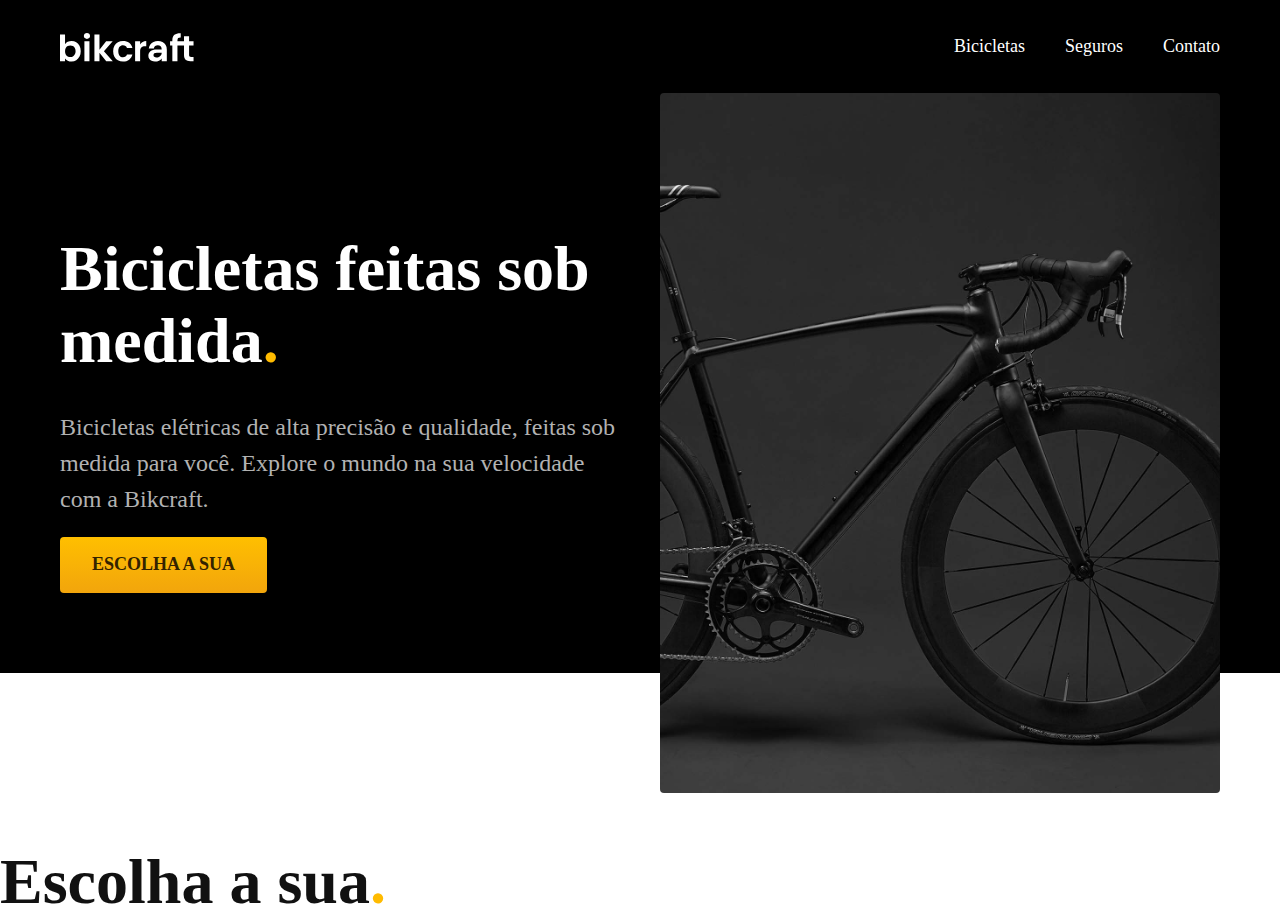
==== index.html @ 611ddbc0 "adição de variáveis com as respectivas cores. Utilização em de variáveis em quase todo o projeto" ====
<!DOCTYPE html>
<html lang="pt-AO">
  <head>
    <meta charset="UTF-8" />
    <meta name="viewport" content="width=device-width, initial-scale=1.0" />
    <title>Bikcraft - Bicicletas Elétricas</title>
    <meta
      name="description"
      content="Bicicletas elétricas de alta precisão e qualidade, feitas sob medida para você. Explore o mundo na sua velocidade com a Bikcraft."
    />
    <link rel="stylesheet" href="./css/style.css" />

    <!-- <link rel="preconnect" href="https://fonts.googleapis.com" />
    <link rel="preconnect" href="https://fonts.gstatic.com" crossorigin />
    <link
      href="https://fonts.googleapis.com/css2?family=Poppins:wght@400;600&family=Roboto:wght@400;500&display=swap"
      rel="stylesheet"
    /> -->
  </head>
  <body>
    <header class="header-bg">
      <div class="header">
        <a href="./">
          <img src="./img/bikcraft.svg" alt="Bikcraft" />
        </a>

        <nav aria-label="primaria">
          <ul class="header-menu cor-0">
            <li><a href=".bicicletas.html">Bicicletas</a></li>
            <li><a href=".seguros.html">Seguros</a></li>
            <li><a href=".contato.html">Contato</a></li>
          </ul>
        </nav>
      </div>
    </header>

    <main class="introducao-bg">
      <div class="introducao">
        <div class="introducao-conteudo">
          <h1 class="texto-grande cor-0">Bicicletas feitas sob medida<span class="cor-p1">.</span></h1>
          <p class="texto-medio cor-5">
            Bicicletas elétricas de alta precisão e qualidade, feitas sob medida
            para você. Explore o mundo na sua velocidade com a Bikcraft.
          </p>
          <a class="botao" href="./bicicletas.html">Escolha a sua</a>
        </div>
        <div>
          <img src="./img/fotos/introducao.jpg" alt="Bicicleta elétrica preta." />
        </div>
      </div>
    </main>

    <h2 class="texto-grande">Escolha a sua<span class="cor-p1">.</span></h2>
  </body>
</html>
---- css/style.css ----
@import "./global/global.css";
@import "./utilidades/tipografia.css";
@import "./utilidades/cores.css";

@import "./global/header.css";

/* Utilidades */
@import "./utilidades/componentes.css";

/* Home */
@import "./home/introducao.css";
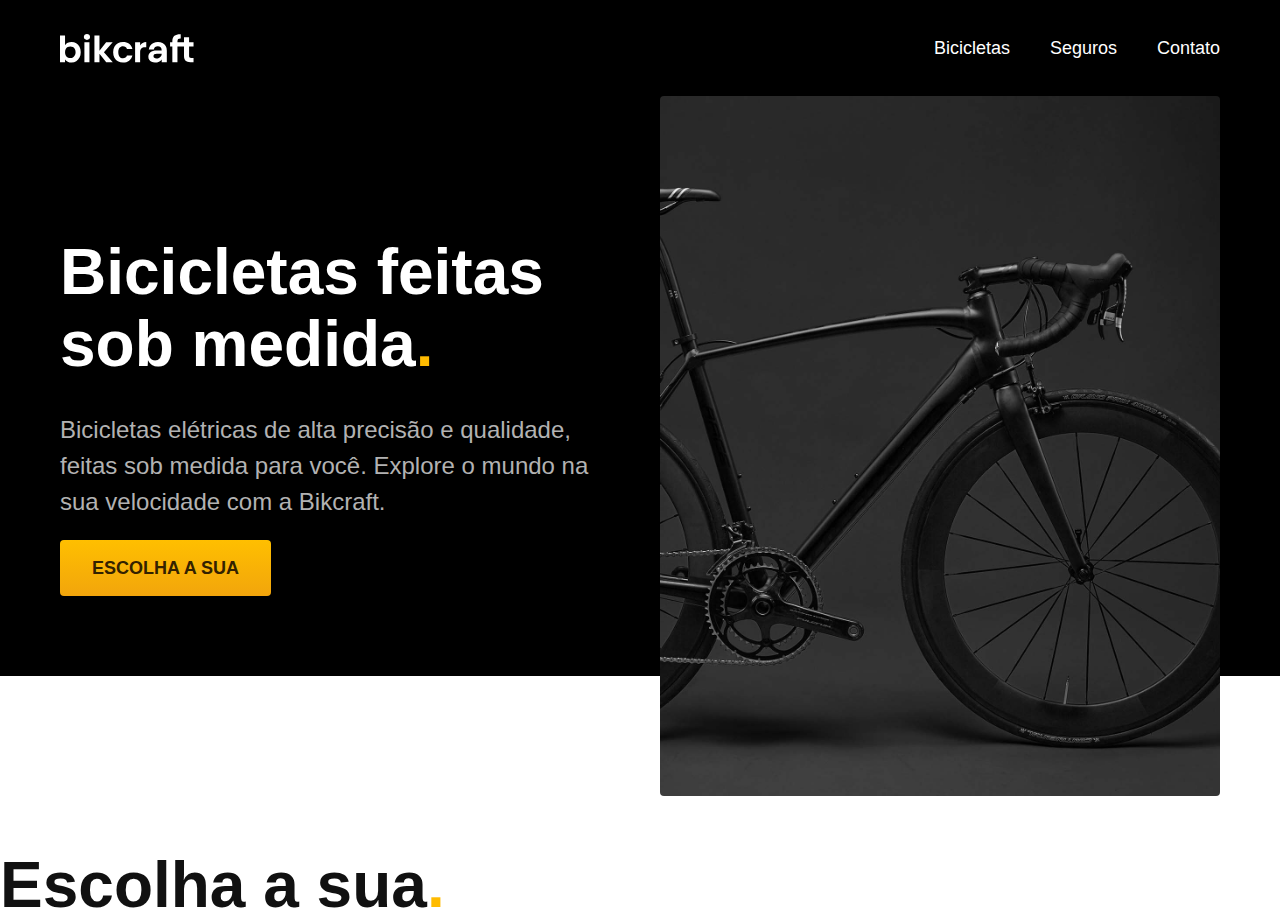
==== commit 72dacefe: "adicionado utilitários de tipografia e cor para todo o projeto" ====
--- a/index.html
+++ b/index.html
@@ -25,7 +25,7 @@
         </a>
 
         <nav aria-label="primaria">
-          <ul class="header-menu cor-0">
+          <ul class="header-menu font-1-m cor-0">
             <li><a href=".bicicletas.html">Bicicletas</a></li>
             <li><a href=".seguros.html">Seguros</a></li>
             <li><a href=".contato.html">Contato</a></li>
@@ -37,8 +37,8 @@
     <main class="introducao-bg">
       <div class="introducao">
         <div class="introducao-conteudo">
-          <h1 class="texto-grande cor-0">Bicicletas feitas sob medida<span class="cor-p1">.</span></h1>
-          <p class="texto-medio cor-5">
+          <h1 class="font-1-xxl cor-0">Bicicletas feitas sob medida<span class="cor-p1">.</span></h1>
+          <p class="font-2-l cor-5">
             Bicicletas elétricas de alta precisão e qualidade, feitas sob medida
             para você. Explore o mundo na sua velocidade com a Bikcraft.
           </p>
@@ -50,6 +50,6 @@
       </div>
     </main>
 
-    <h2 class="texto-grande">Escolha a sua<span class="cor-p1">.</span></h2>
+    <h2 class="font-1-xxl">Escolha a sua<span class="cor-p1">.</span></h2>
   </body>
 </html>
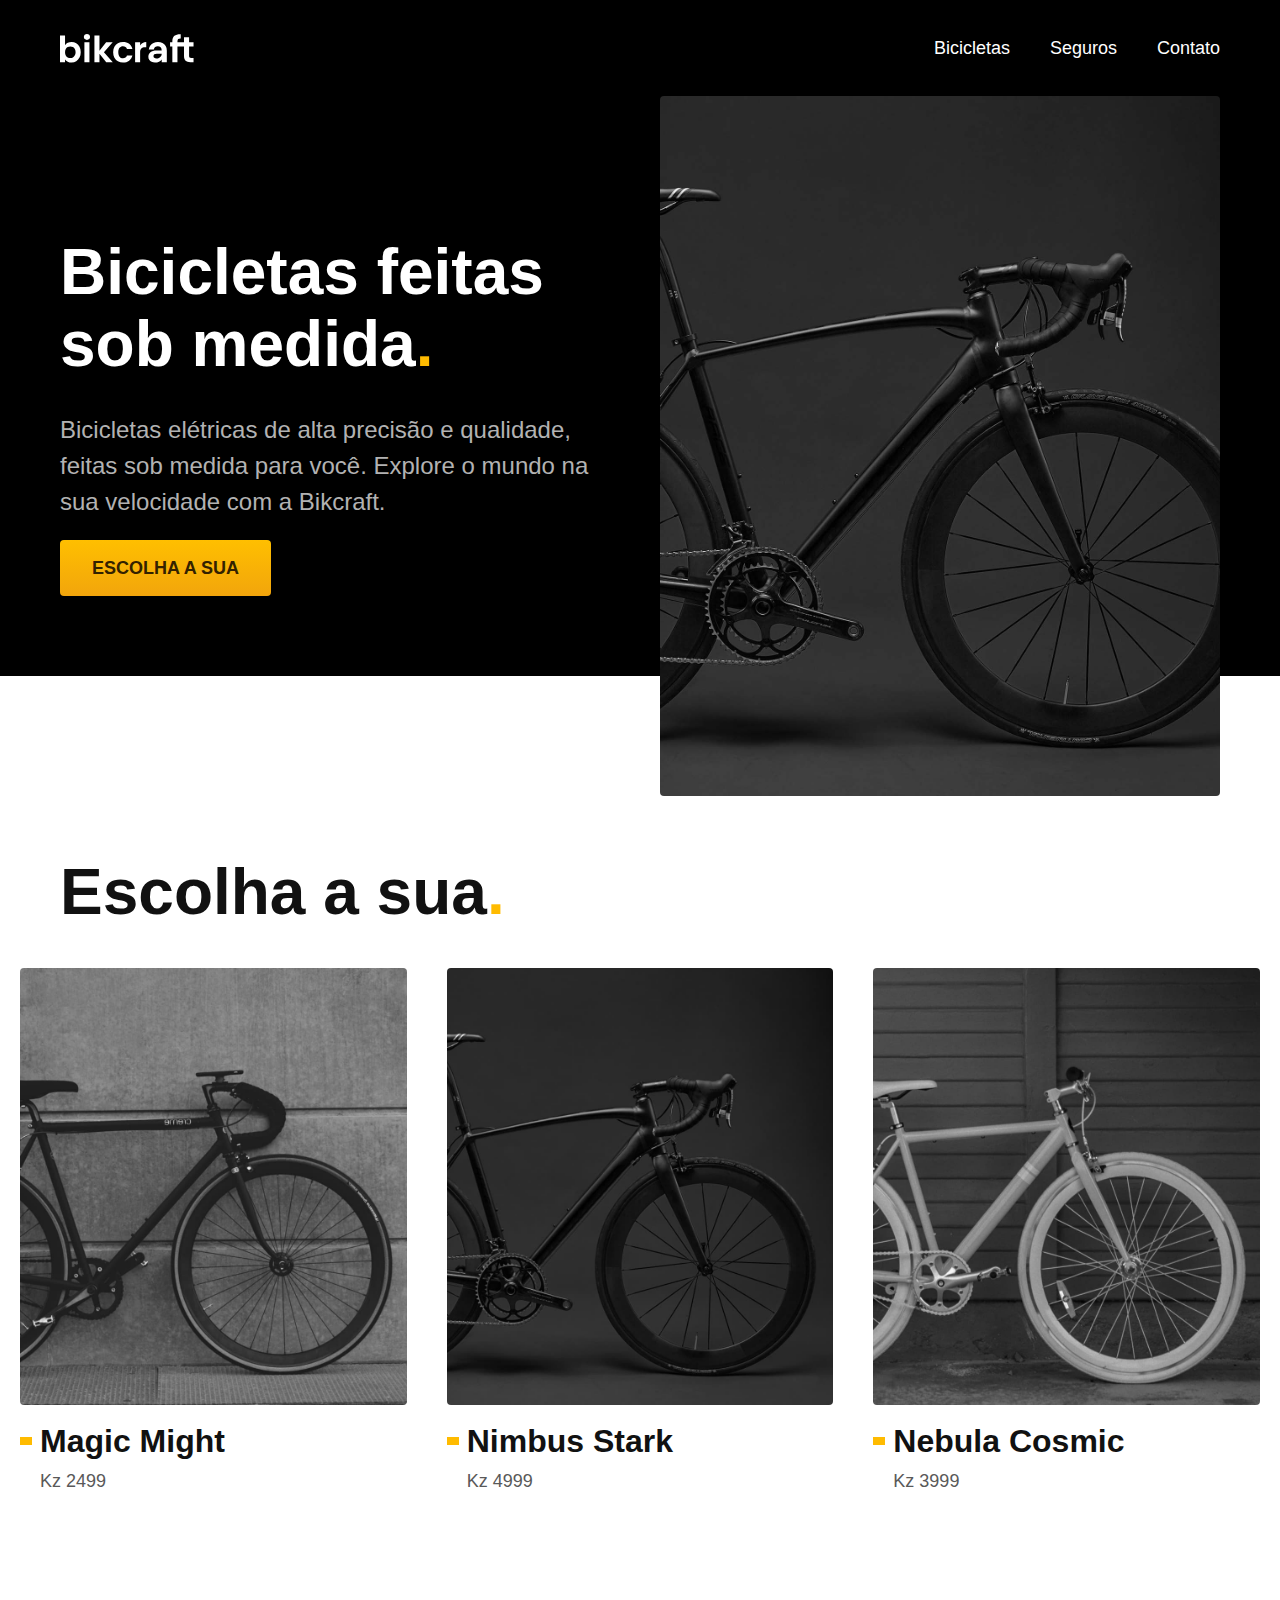
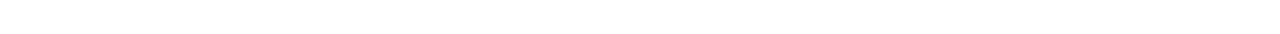
==== commit 1ef1f280: "Adição e estilização da área de bicicletas. Criação do componente Container" ====
--- a/index.html
+++ b/index.html
@@ -19,7 +19,7 @@
   </head>
   <body>
     <header class="header-bg">
-      <div class="header">
+      <div class="container header">
         <a href="./">
           <img src="./img/bikcraft.svg" alt="Bikcraft" />
         </a>
@@ -35,7 +35,7 @@
     </header>
 
     <main class="introducao-bg">
-      <div class="introducao">
+      <div class="container introducao">
         <div class="introducao-conteudo">
           <h1 class="font-1-xxl cor-0">Bicicletas feitas sob medida<span class="cor-p1">.</span></h1>
           <p class="font-2-l cor-5">
@@ -50,6 +50,32 @@
       </div>
     </main>
 
-    <h2 class="font-1-xxl">Escolha a sua<span class="cor-p1">.</span></h2>
+    <article class="bicicletas-lista">
+      <h2 class="container font-1-xxl">Escolha a sua<span class="cor-p1">.</span></h2>
+
+      <ul>
+        <li>
+          <a href="./bicicletas/magic.html">
+            <img src="./img/bicicletas/magic-home.jpg" alt="Bicicleta preta">
+            <h3 class="font-1-xl">Magic Might</h3>
+            <span class="font-2-m cor-8">Kz 2499</span>
+          </a>
+        </li>
+        <li>
+          <a href="./bicicletas/magic.html">
+            <img src="./img/bicicletas/nimbus-home.jpg" alt="Bicicleta preta">
+            <h3 class="font-1-xl">Nimbus Stark</h3>
+            <span class="font-2-m cor-8">Kz 4999</span>
+          </a>
+        </li>
+        <li>
+          <a href="./bicicletas/magic.html">
+            <img src="./img/bicicletas/nebula-home.jpg" alt="Bicicleta cinza">
+            <h3 class="font-1-xl">Nebula Cosmic</h3>
+            <span class="font-2-m cor-8">Kz 3999</span>
+          </a>
+        </li>
+      </ul>
+    </article>
   </body>
 </html>
--- a/css/style.css
+++ b/css/style.css
@@ -9,3 +9,6 @@
 
 /* Home */
 @import "./home/introducao.css";
+
+/* Bicicletas */
+@import "./bicicletas/bicicletas-lista.css";
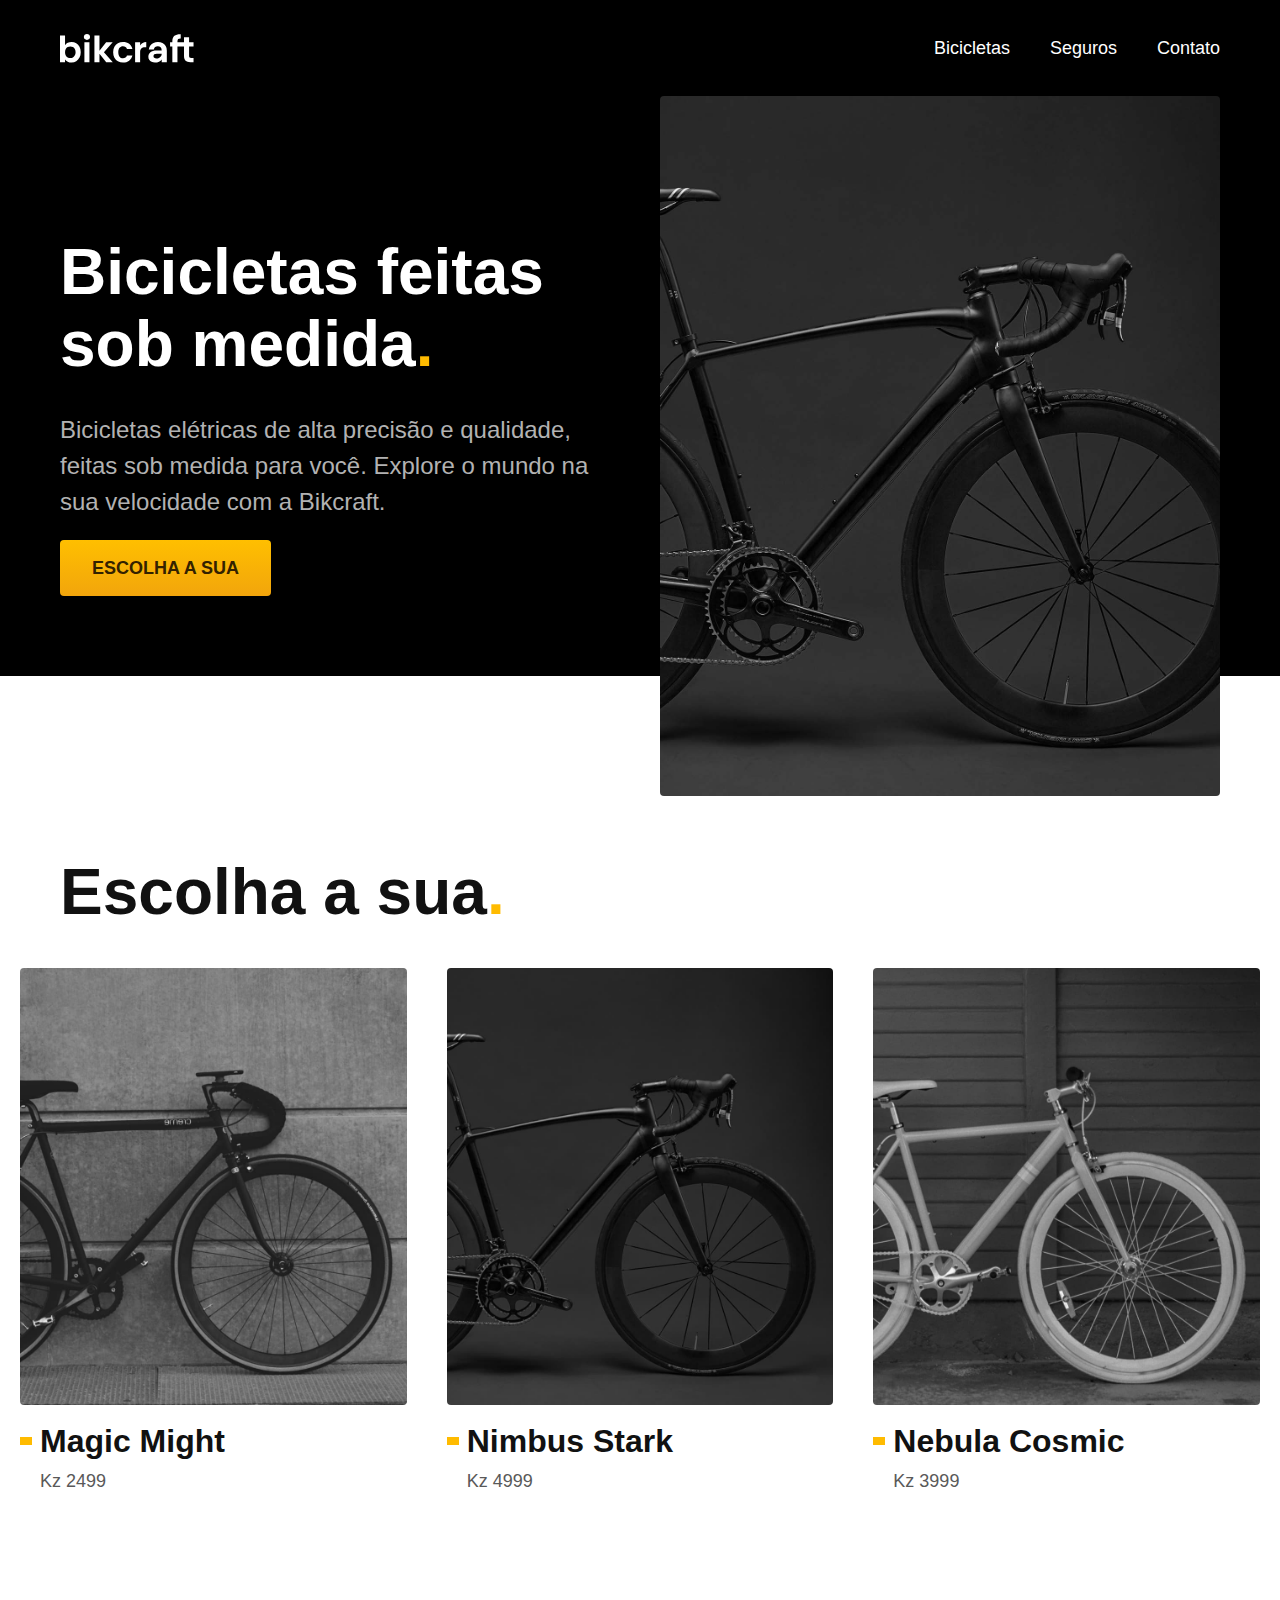
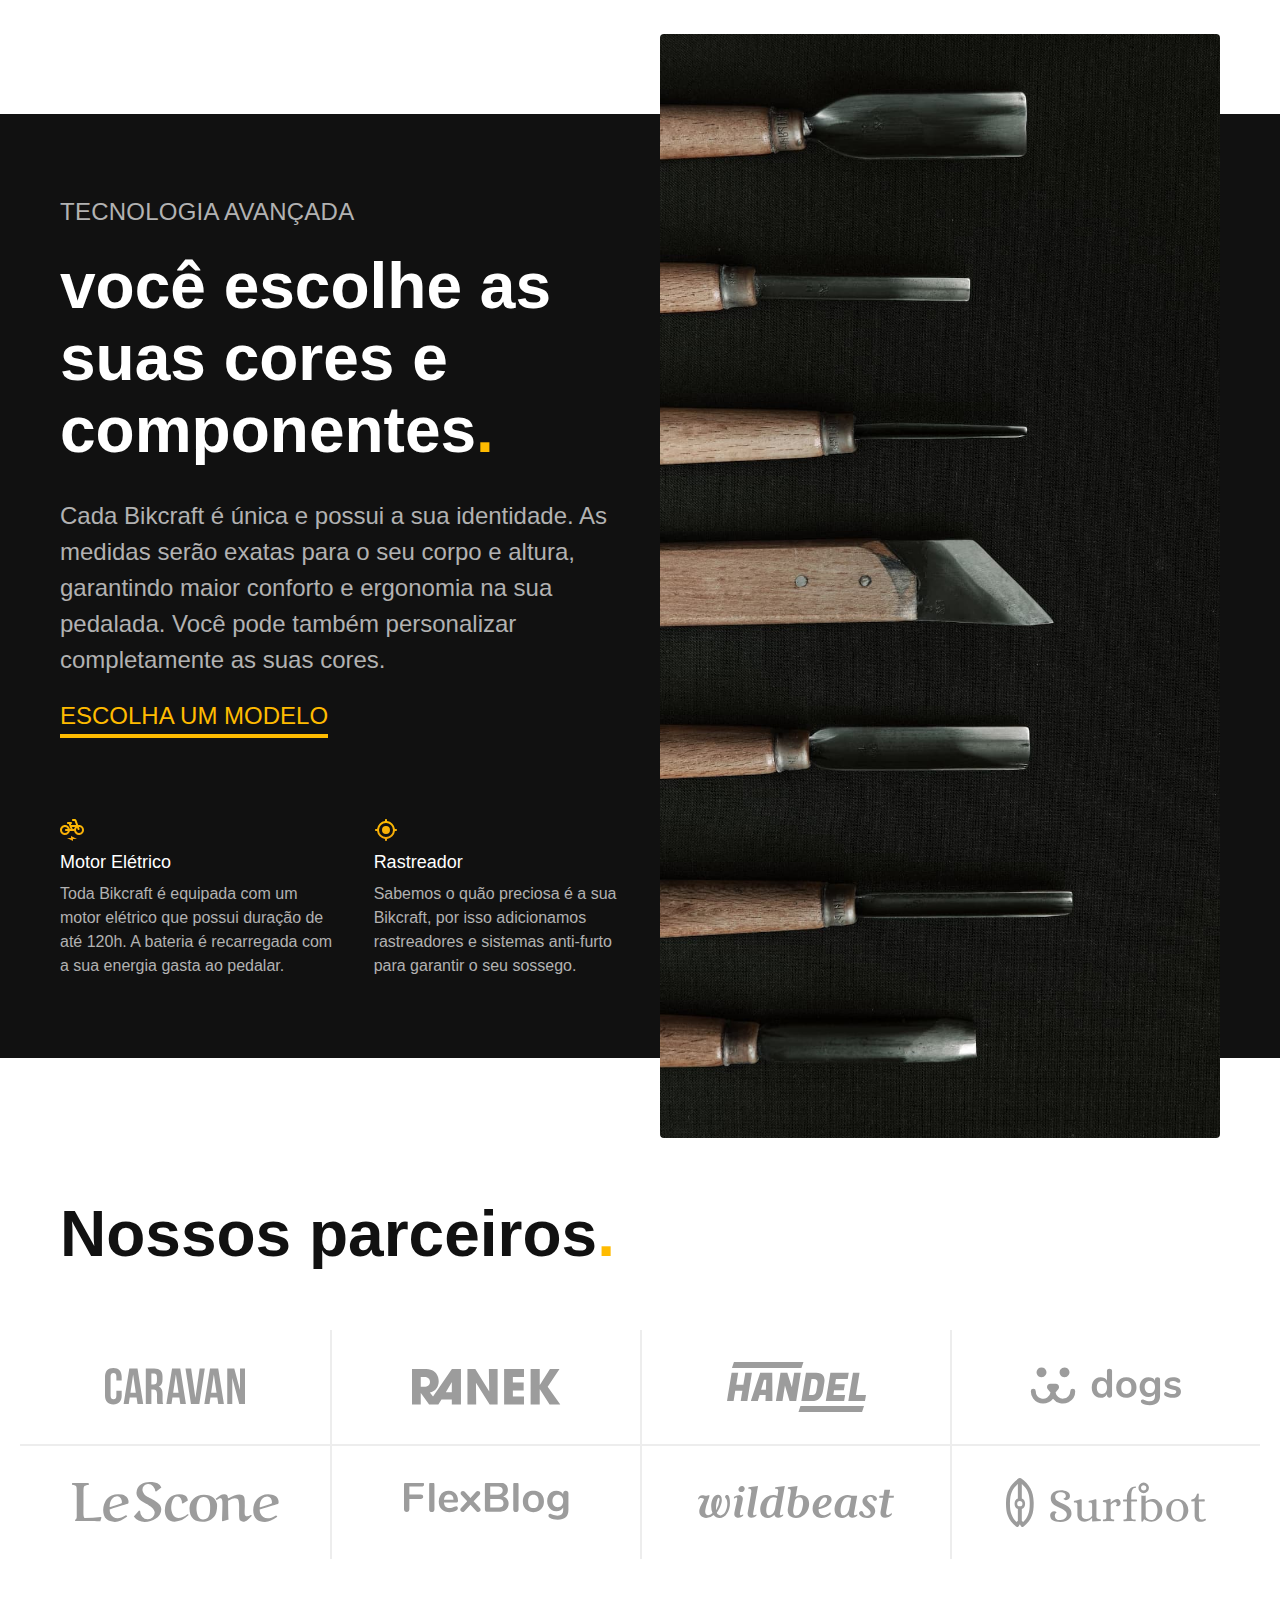
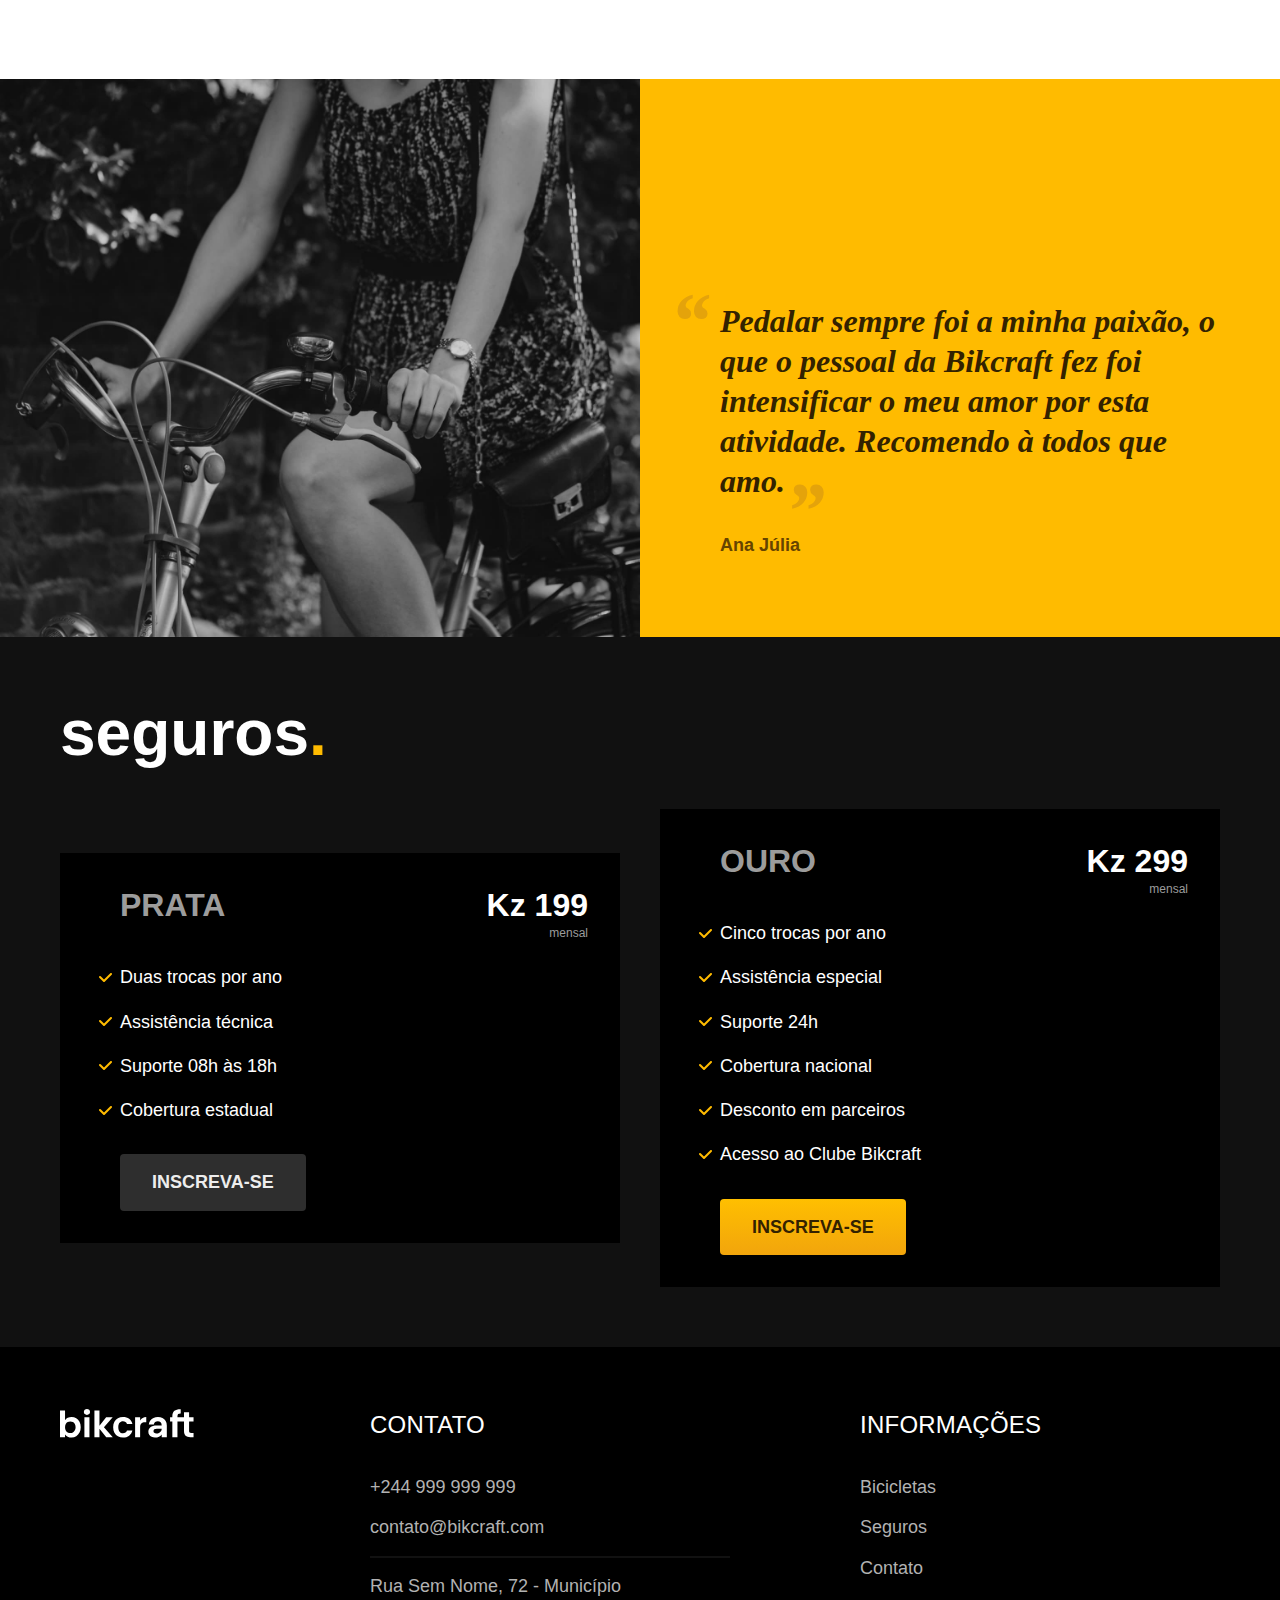
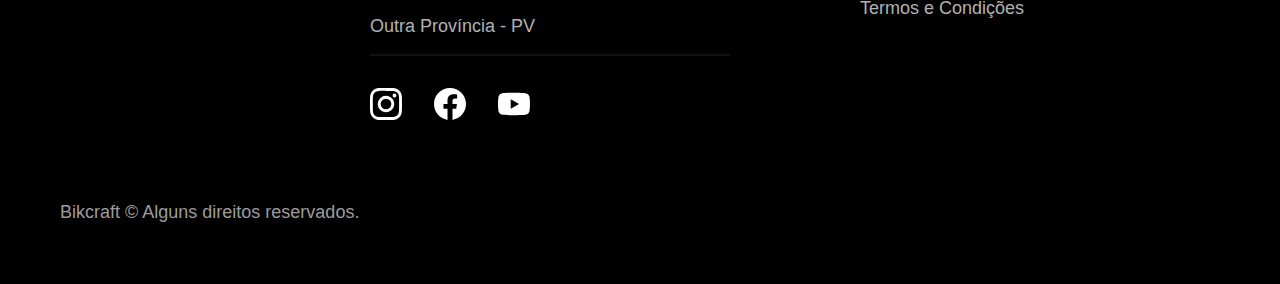
==== commit c6ac26a4: "Adição e estilização da área de tecnologias, parceiros, depoimento, seguros, footer que finalizaram " ====
--- a/index.html
+++ b/index.html
@@ -10,12 +10,9 @@
     />
     <link rel="stylesheet" href="./css/style.css" />
 
-    <!-- <link rel="preconnect" href="https://fonts.googleapis.com" />
-    <link rel="preconnect" href="https://fonts.gstatic.com" crossorigin />
-    <link
-      href="https://fonts.googleapis.com/css2?family=Poppins:wght@400;600&family=Roboto:wght@400;500&display=swap"
-      rel="stylesheet"
-    /> -->
+    <!-- <link rel="preconnect" href="https://fonts.googleapis.com">
+    <link rel="preconnect" href="https://fonts.gstatic.com" crossorigin>
+    <link href="https://fonts.googleapis.com/css2?family=Merriweather:ital,wght@1,900&family=Poppins:wght@400;600&family=Roboto:wght@400;500&display=swap" rel="stylesheet"> -->
   </head>
   <body>
     <header class="header-bg">
@@ -51,7 +48,7 @@
     </main>
 
     <article class="bicicletas-lista">
-      <h2 class="container font-1-xxl">Escolha a sua<span class="cor-p1">.</span></h2>
+      <h2 class="font-1-xxl container">Escolha a sua<span class="cor-p1">.</span></h2>
 
       <ul>
         <li>
@@ -77,5 +74,125 @@
         </li>
       </ul>
     </article>
+
+    <article class="tecnologia-bg">
+      <div class="tecnologia container">
+        <div class="tecnologia-conteudo">
+          <span class="font-2-l-b cor-5">Tecnologia Avançada</span>
+          <h2 class="font-1-xxl cor-0">você escolhe as suas cores e componentes<span class="cor-p1">.</span></h2>
+          <p class="font-2-l cor-5">Cada Bikcraft é única e possui a sua identidade. As medidas serão exatas para o seu corpo e altura, garantindo maior conforto e ergonomia na sua pedalada. Você pode também personalizar completamente as suas cores.</p>
+          <a class="link" href="./bicicletas.html">Escolha um modelo</a>
+          <div class="tecnologia-vantagens">
+            <div>
+              <img src="./img/icones/eletrica.svg" alt="">
+              <h3 class="font-1-m cor-0">Motor Elétrico</h3>
+              <p class="font-2-s cor-5">Toda Bikcraft é equipada com um motor elétrico que possui duração de até 120h. A bateria é recarregada com a sua energia gasta ao pedalar.</p>
+            </div>
+            <div>
+              <img src="./img/icones/rastreador.svg" alt="">
+              <h3 class="font-1-m cor-0">Rastreador</h3>
+              <p class="font-2-s cor-5">Sabemos o quão preciosa é a sua Bikcraft, por isso adicionamos rastreadores e sistemas anti-furto para garantir o seu sossego.</p>
+            </div>
+          </div>
+        </div>
+        <div class="tecnologia-imagem">
+          <img src="./img/fotos/tecnologia.jpg" alt="">
+        </div>
+      </div>
+    </article>
+
+    <section class="parceiros" aria-label="Nossos Parceiros">
+      <h2 class="container font-1-xxl">Nossos parceiros<span class="cor-p1">.</span></h2>
+      <ul>
+        <li><img src="./img/parceiros/caravan.svg" alt="caravan"></li>
+        <li><img src="./img/parceiros/ranek.svg" alt="ranek.svg"></li>
+        <li><img src="./img/parceiros/handel.svg" alt="handel"></li>
+        <li><img src="./img/parceiros/dogs.svg" alt="dogs"></li>
+        <li><img src="./img/parceiros/lescone.svg" alt="lescone"></li>
+        <li><img src="./img/parceiros/flexblog.svg" alt="flexblog"></li>
+        <li><img src="./img/parceiros/wildbeast.svg" alt="wildbeast"></li>
+        <li><img src="./img/parceiros/surfbot.svg" alt="surfbot"></li>
+      </ul>
+    </section>
+
+    <section class="depoimento" aria-label="Depoimento">
+      <div>
+        <img src="./img/fotos/depoimento.jpg" alt="Pessoa a pedalar uma bicicleta Bikcraft">
+      </div>
+      <div class="depoimento-conteudo">
+        <blockquote class="font-1-xl cor-p5">
+          <p>Pedalar sempre foi a minha paixão, o que o pessoal da Bikcraft fez foi intensificar o meu amor por esta atividade. Recomendo à todos que amo.</p>
+        </blockquote>
+        <span class="font-1-m-b cor-p4">Ana Júlia</span>
+      </div>
+    </section>
+
+    <article class="seguros-bg">
+      <div class="seguros container">
+        <h2 class="font-1-xxl cor-0">seguros<span class="cor-p1">.</span></h2>
+        <div class="seguros-item">
+          <h3 class="font-1-xl cor-6">PRATA</h3>
+          <span class="font-1-xl cor-0">Kz 199 <span class="font-1-xs cor-6">mensal</span></span>
+          <ul class="font-2-m cor-0">
+            <li>Duas trocas por ano</li>
+            <li>Assistência técnica</li>
+            <li>Suporte 08h às 18h</li>
+            <li>Cobertura estadual</li>
+          </ul>
+          <a href="./orcamento.html" class="botao secundario">Inscreva-se</a>
+        </div>
+        <div class="seguros-item">
+          <h3 class="font-1-xl cor-6">OURO</h3>
+          <span class="font-1-xl cor-0">Kz 299 <span class="font-1-xs cor-6">mensal</span></span>
+          <ul class="font-2-m cor-0">
+            <li>Cinco trocas por ano</li>
+            <li>Assistência especial</li>
+            <li>Suporte 24h</li>
+            <li>Cobertura nacional</li>
+            <li>Desconto em parceiros</li>
+            <li>Acesso ao Clube Bikcraft</li>
+          </ul>
+          <a href="./orcamento.html" class="botao">Inscreva-se</a>
+        </div>
+      </div>
+    </article>
+
+    <footer class="footer-bg">
+      <div class="footer container">
+        <img src="./img/bikcraft.svg" alt="Bikcraft">
+        <div class="footer-contato">
+          <h3 class="font-2-l-b cor-0">Contato</h3>
+          <ul class="font-2-m cor-5">
+            <li><a href="tel:+244999999999">+244 999 999 999</a></li>
+            <li><a href="mailto:contato@bikcraft.com">contato@bikcraft.com</a></li>
+            <li>Rua Sem Nome, 72 - Município</li>
+            <li>Outra Província - PV</li>
+          </ul>
+          <div class="footer-redes">
+            <a href="./">
+              <img src="./img/redes/instagram.svg" alt="Instagram">
+            </a>
+            <a href="./">
+              <img src="./img/redes/facebook.svg" alt="Facebook">
+            </a>
+            <a href="./">
+              <img src="./img/redes/youtube.svg" alt="YouTube">
+            </a>
+          </div>
+        </div>
+        <div class="footer-informacoes">
+          <h3 class="font-2-l-b cor-0">Informações</h3>
+          <nav>
+            <ul class="font-1-m cor-5">
+              <li><a href=".bicicletas.html">Bicicletas</a></li>
+              <li><a href=".seguros.html">Seguros</a></li>
+              <li><a href=".contato.html">Contato</a></li>
+              <li><a href=".termos.html">Termos e Condições</a></li>
+            </ul>
+          </nav>
+        </div>
+        <p class="footer-copy font-2-m cor-6">Bikcraft © Alguns direitos reservados.</p>
+      </div>
+    </footer>
   </body>
 </html>
--- a/css/style.css
+++ b/css/style.css
@@ -3,12 +3,20 @@
 @import "./utilidades/cores.css";
 
 @import "./global/header.css";
+@import "./global/footer.css";
 
 /* Utilidades */
 @import "./utilidades/componentes.css";
 
 /* Home */
 @import "./home/introducao.css";
+@import "./home/tecnologia.css";
+@import "./home/parceiros.css";
+@import "./home/depoimento.css";
 
 /* Bicicletas */
 @import "./bicicletas/bicicletas-lista.css";
+
+/* Seguros */
+@import "./seguros/seguros.css";
+
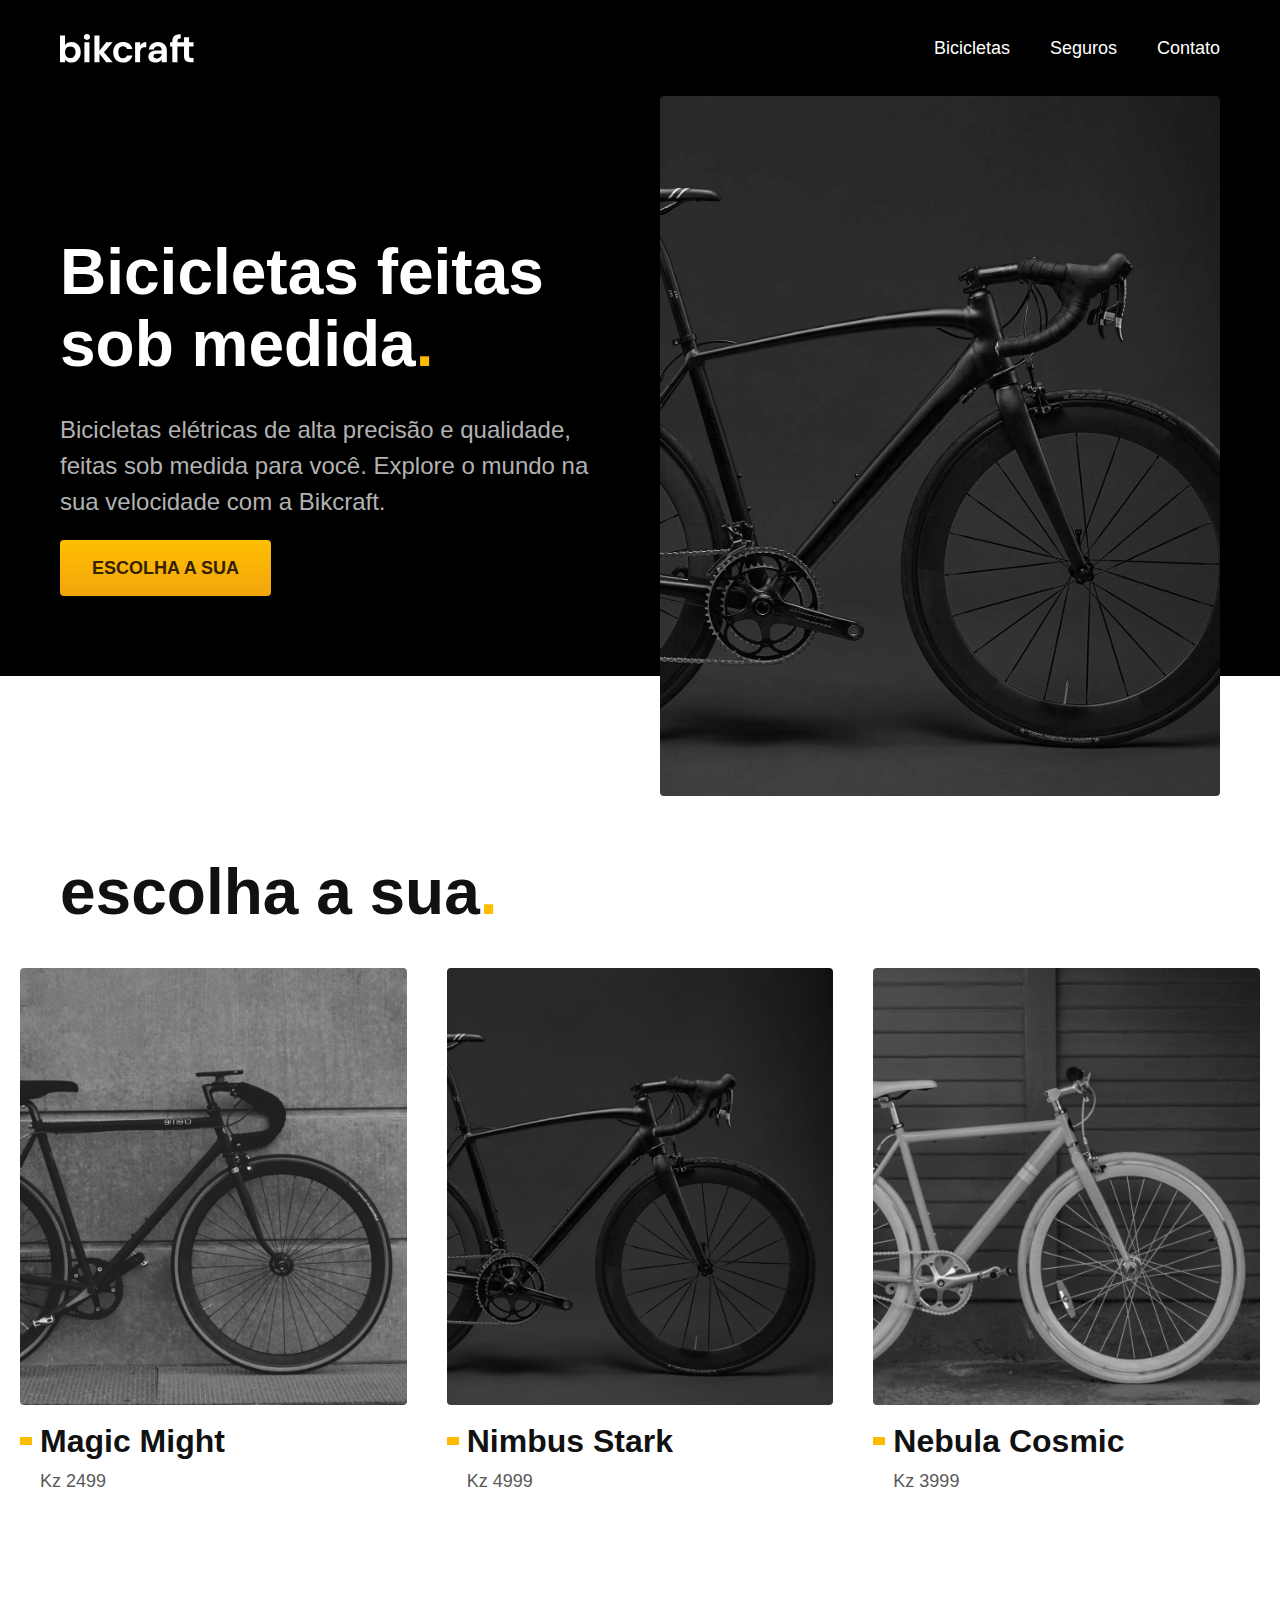
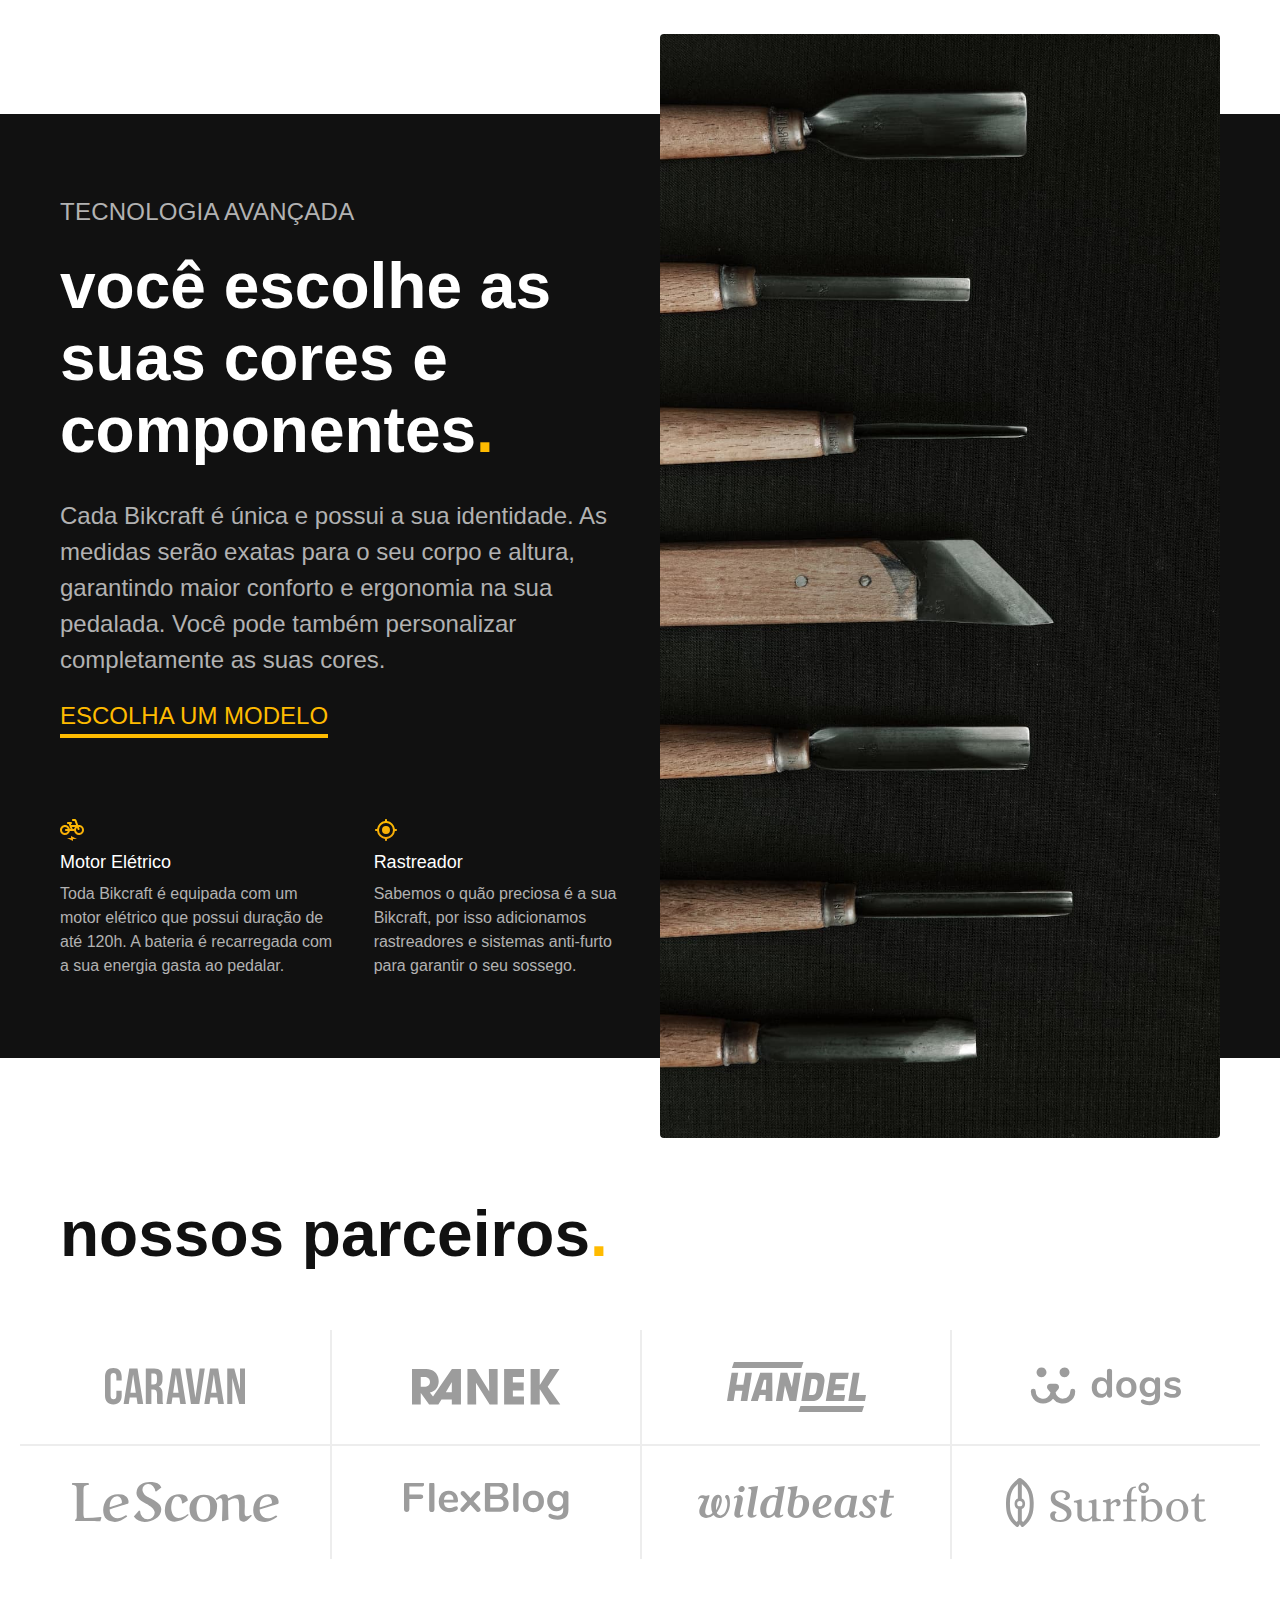
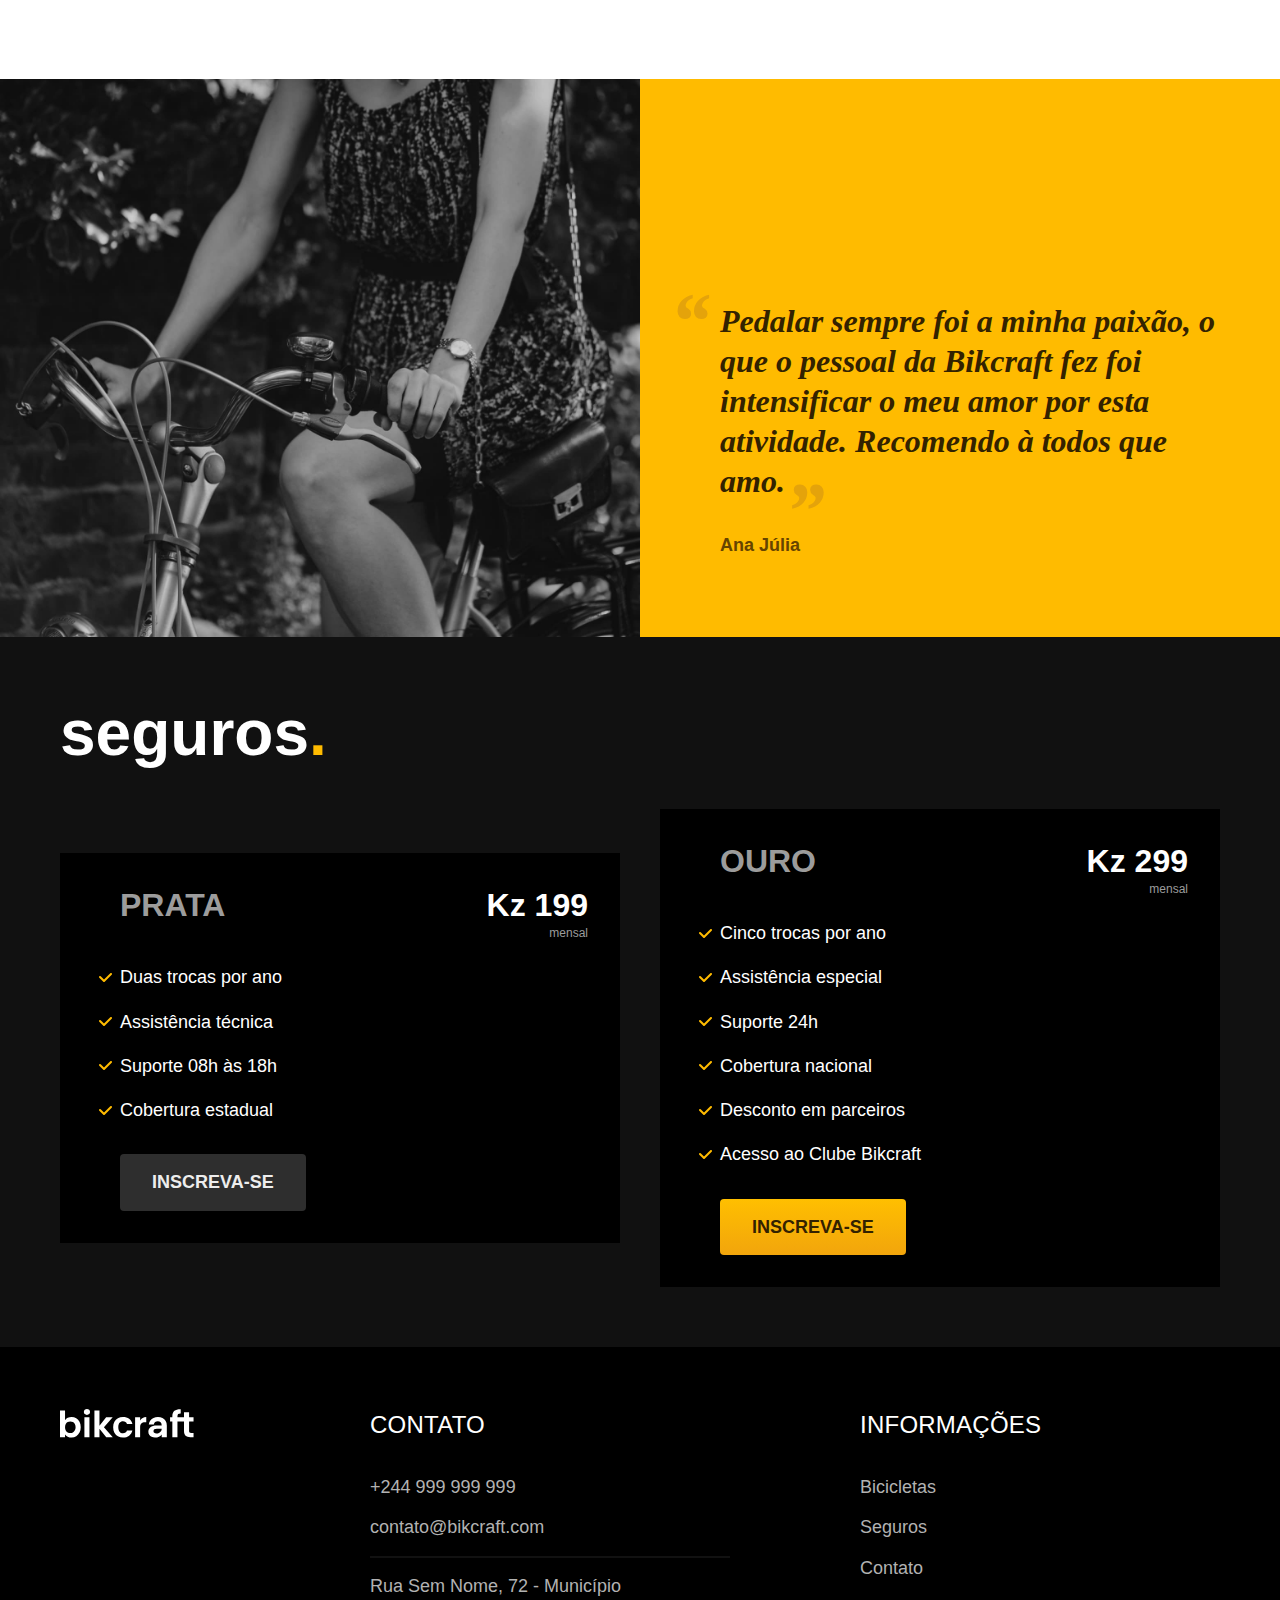
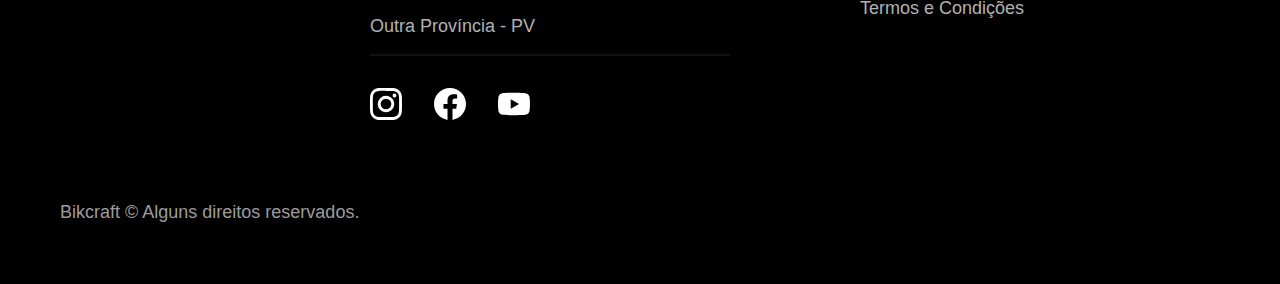
==== commit 180d0c8e: "Adicionado, estilizado os termos e condições." ====
--- a/index.html
+++ b/index.html
@@ -48,7 +48,7 @@
     </main>
 
     <article class="bicicletas-lista">
-      <h2 class="font-1-xxl container">Escolha a sua<span class="cor-p1">.</span></h2>
+      <h2 class="font-1-xxl container">escolha a sua<span class="cor-p1">.</span></h2>
 
       <ul>
         <li>
@@ -102,7 +102,7 @@
     </article>
 
     <section class="parceiros" aria-label="Nossos Parceiros">
-      <h2 class="container font-1-xxl">Nossos parceiros<span class="cor-p1">.</span></h2>
+      <h2 class="container font-1-xxl">nossos parceiros<span class="cor-p1">.</span></h2>
       <ul>
         <li><img src="./img/parceiros/caravan.svg" alt="caravan"></li>
         <li><img src="./img/parceiros/ranek.svg" alt="ranek.svg"></li>
@@ -184,10 +184,10 @@
           <h3 class="font-2-l-b cor-0">Informações</h3>
           <nav>
             <ul class="font-1-m cor-5">
-              <li><a href=".bicicletas.html">Bicicletas</a></li>
-              <li><a href=".seguros.html">Seguros</a></li>
-              <li><a href=".contato.html">Contato</a></li>
-              <li><a href=".termos.html">Termos e Condições</a></li>
+              <li><a href="./bicicletas.html">Bicicletas</a></li>
+              <li><a href="./seguros.html">Seguros</a></li>
+              <li><a href="./contato.html">Contato</a></li>
+              <li><a href="./termos.html">Termos e Condições</a></li>
             </ul>
           </nav>
         </div>
--- a/css/style.css
+++ b/css/style.css
@@ -20,3 +20,5 @@
 /* Seguros */
 @import "./seguros/seguros.css";
 
+/* Termos */
+@import "./termos/termos.css";
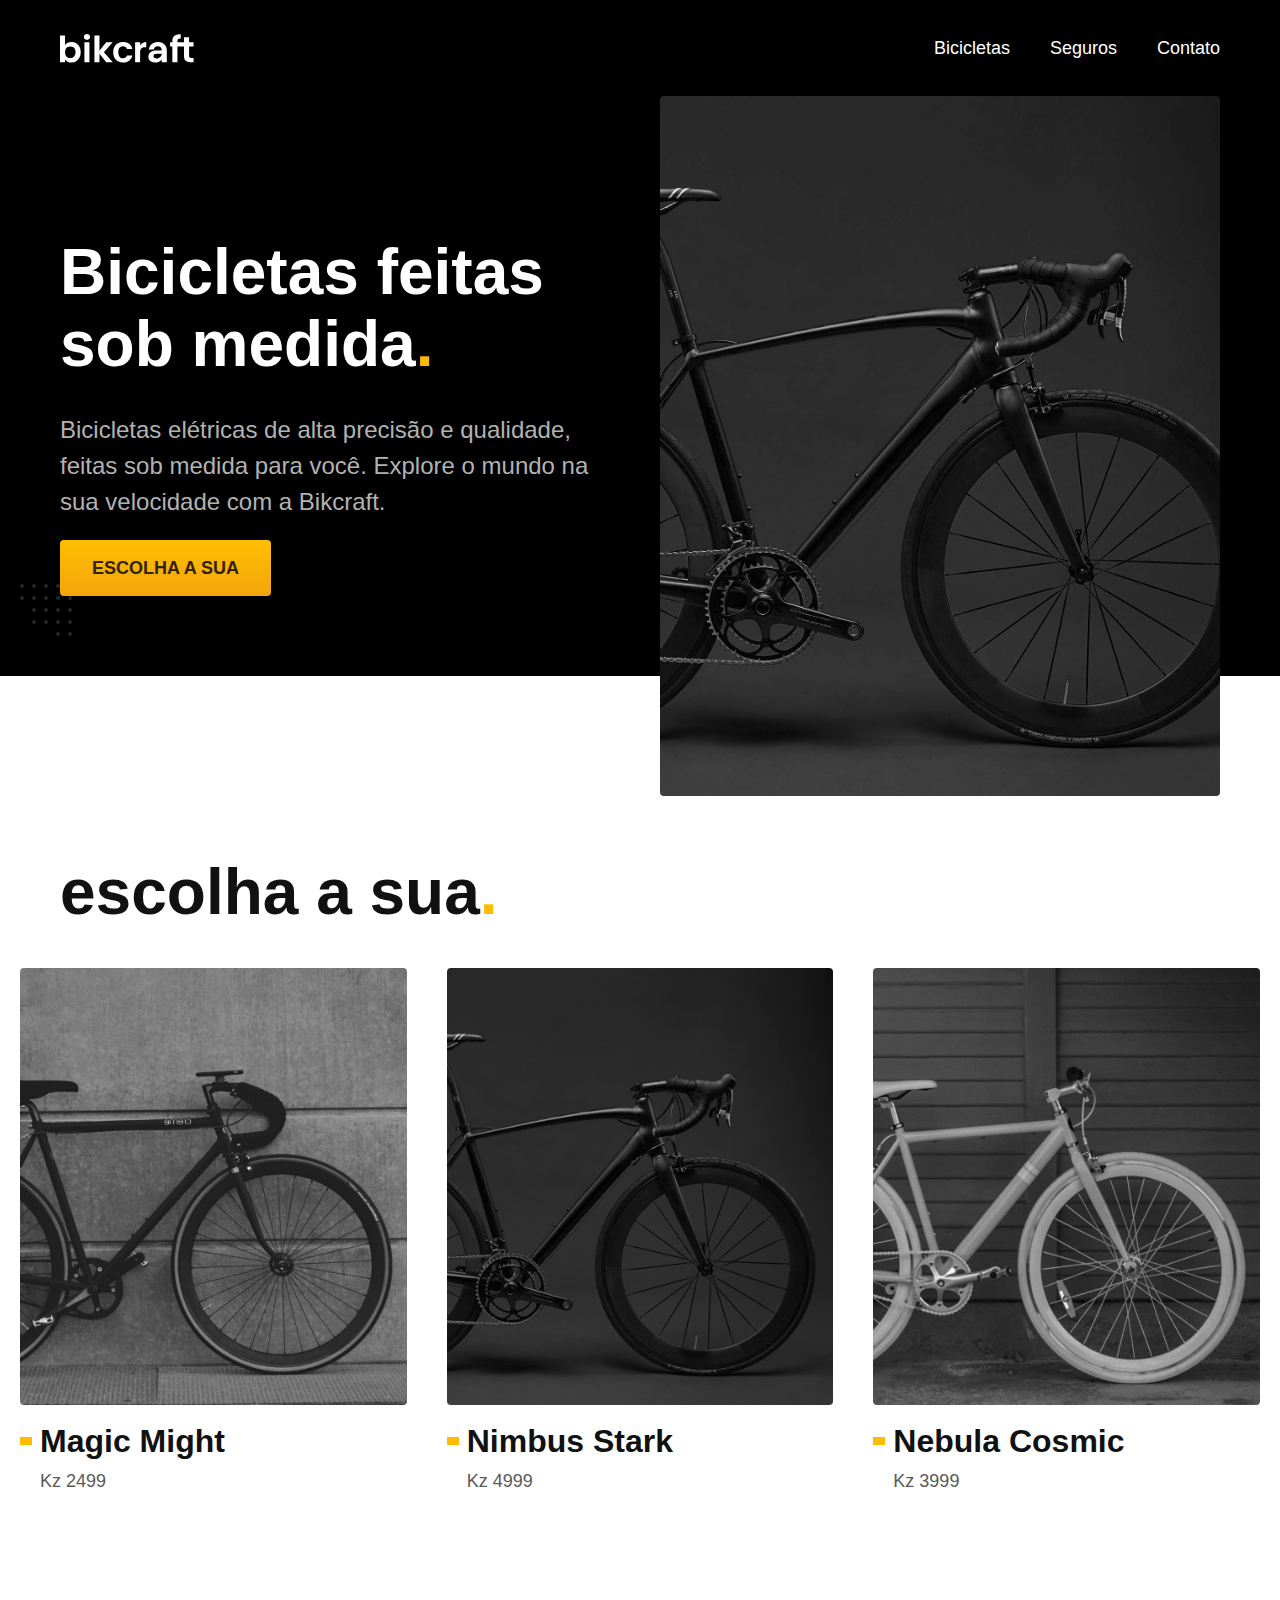
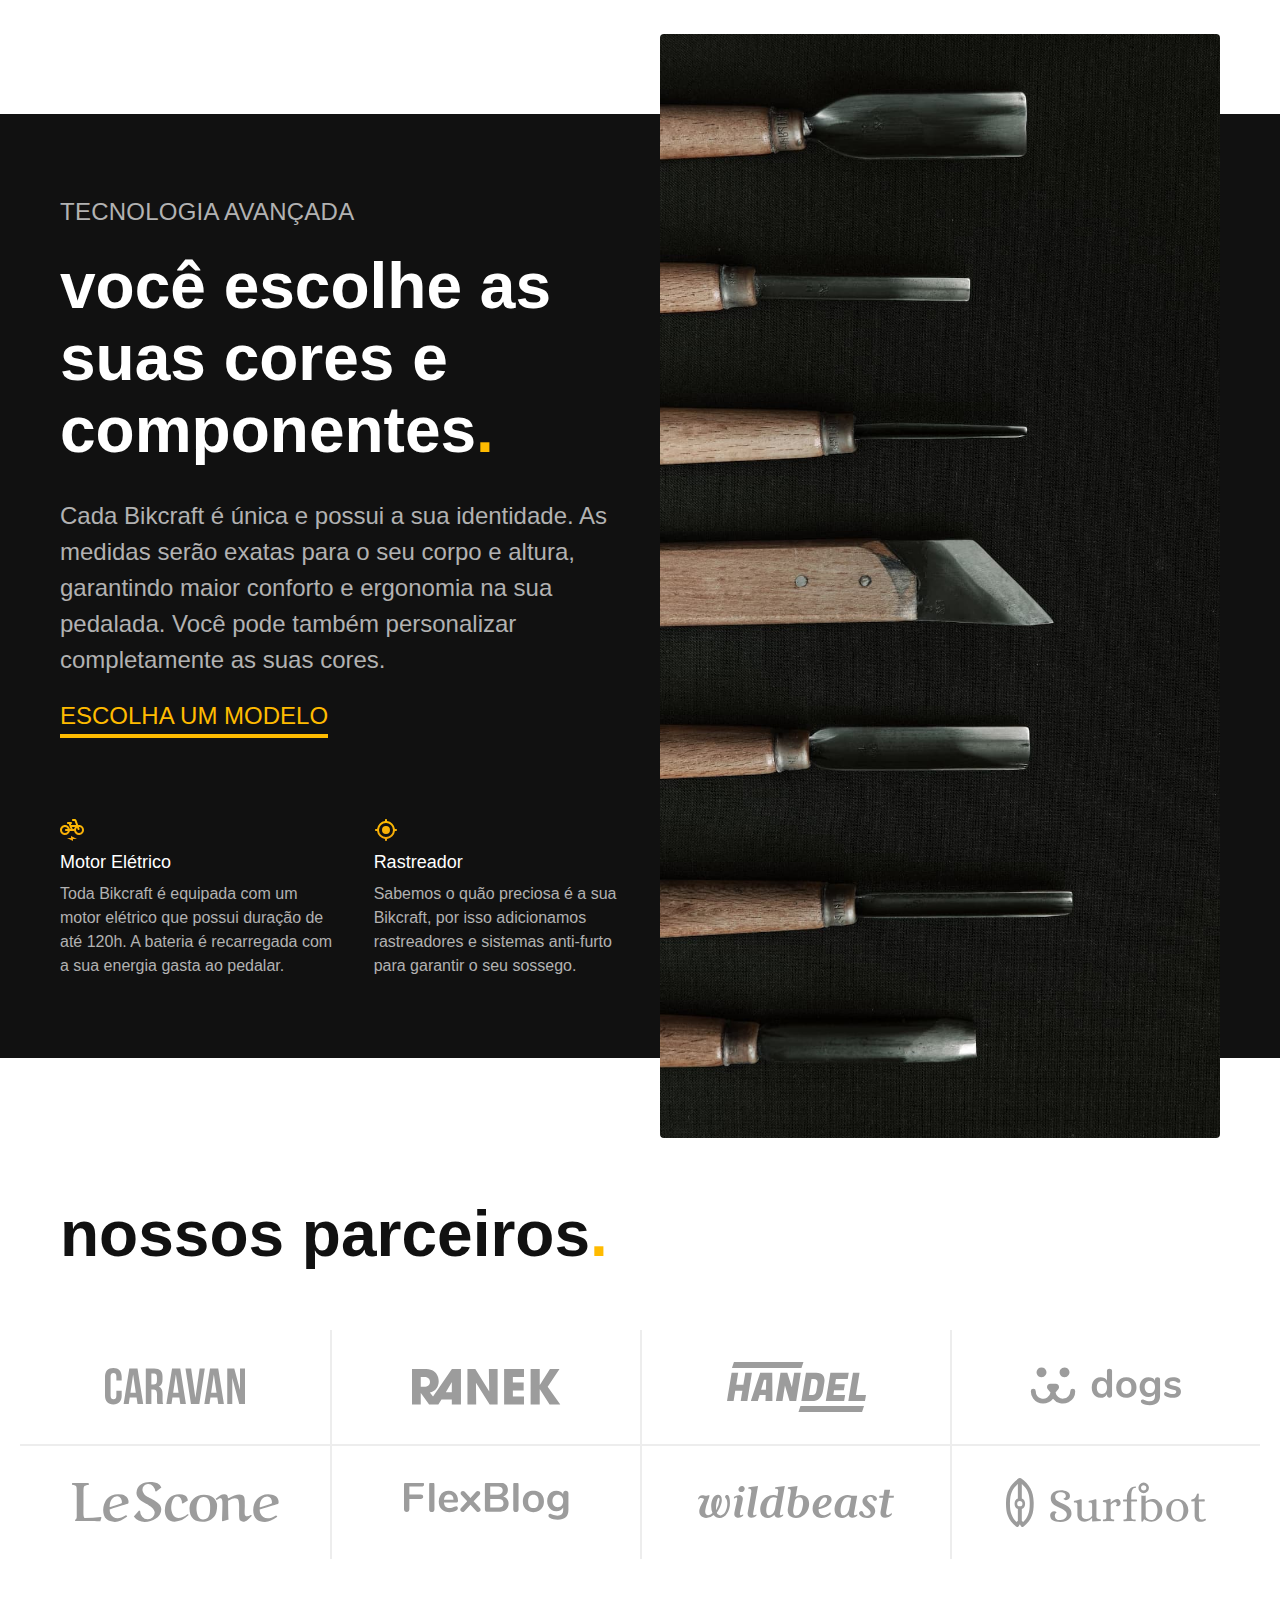
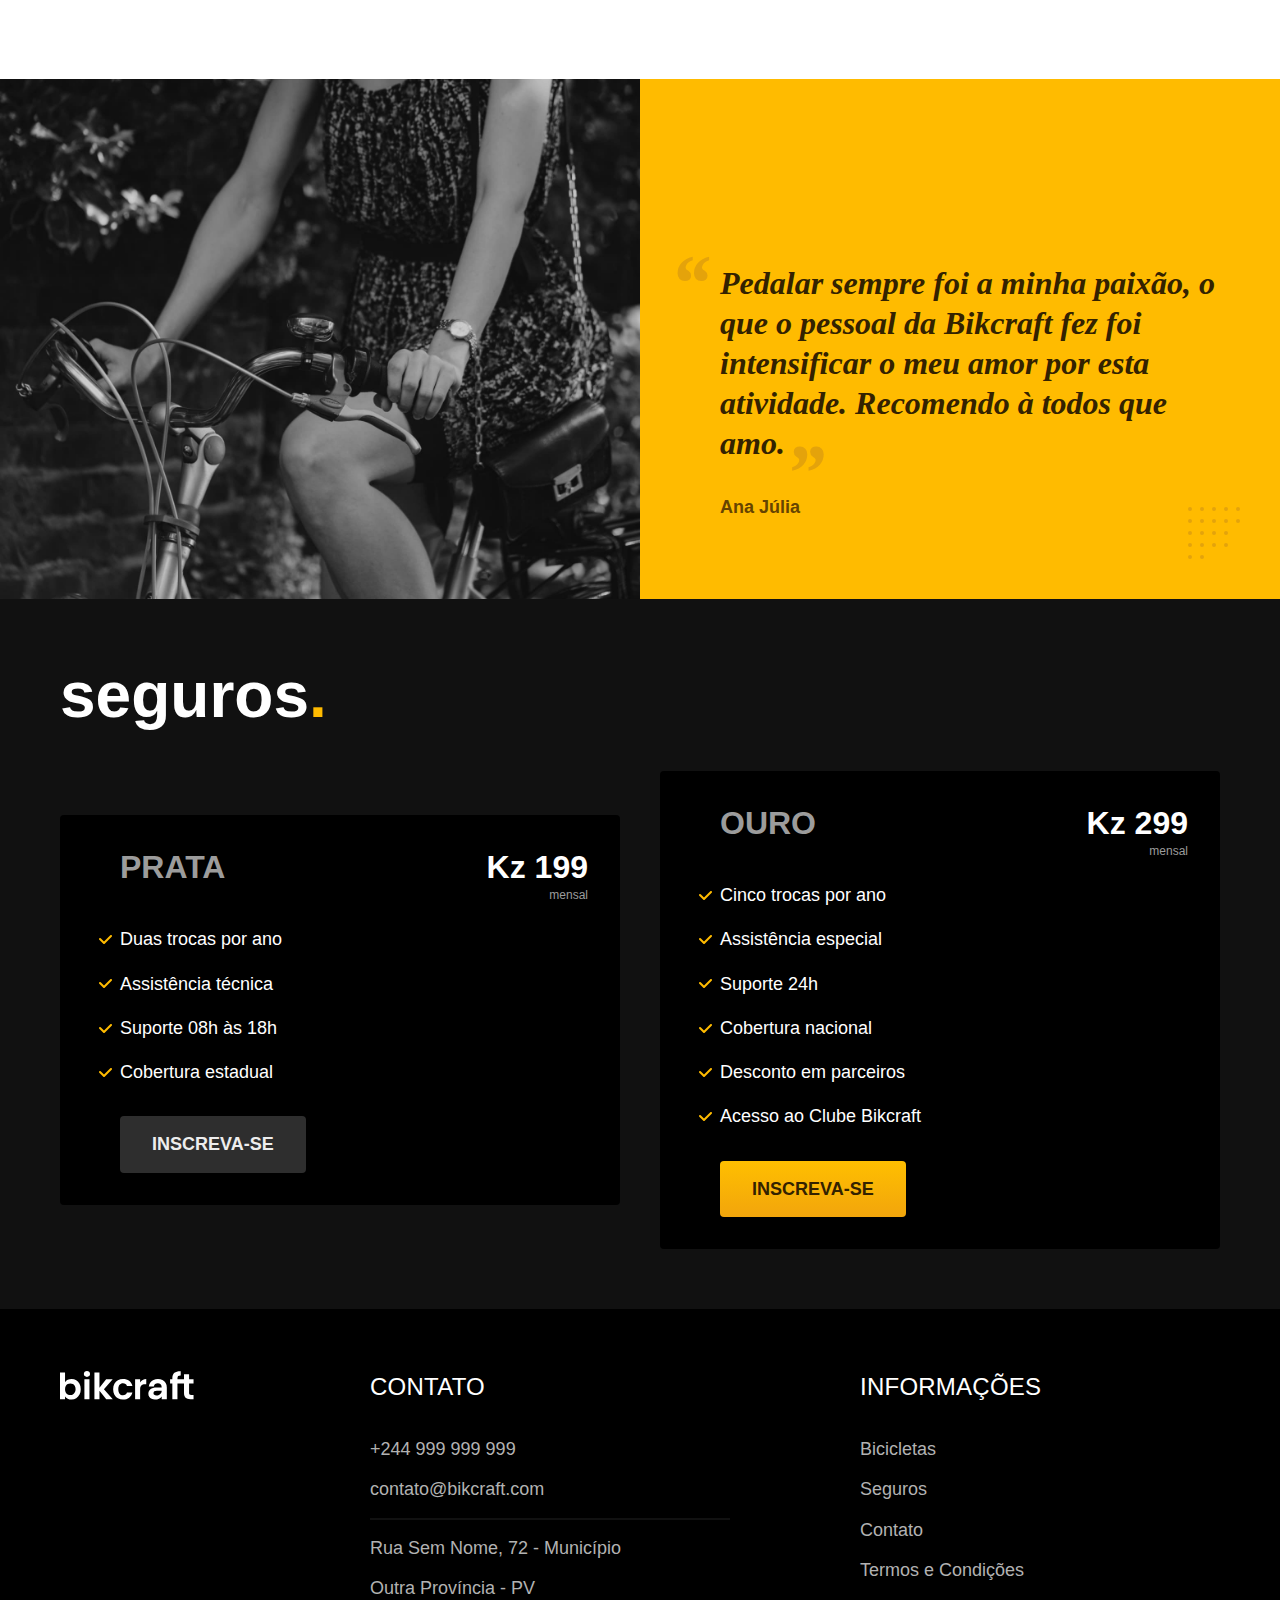
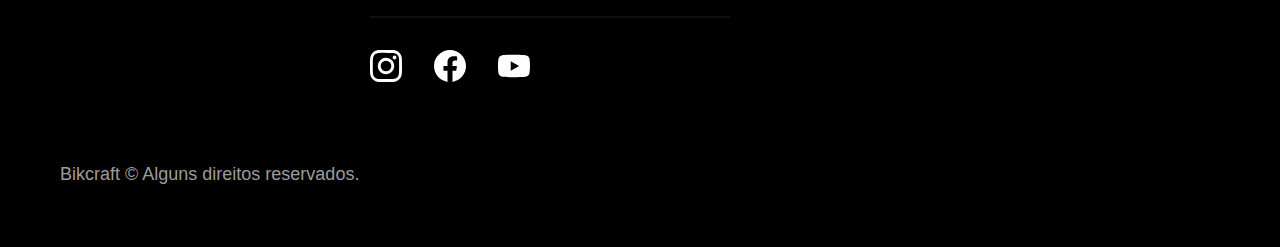
==== commit d38a84b8: "Ajustes, decorações, correções e adição e estilização das localizações em contato" ====
--- a/index.html
+++ b/index.html
@@ -7,7 +7,8 @@
     <meta
       name="description"
       content="Bicicletas elétricas de alta precisão e qualidade, feitas sob medida para você. Explore o mundo na sua velocidade com a Bikcraft."
-    />
+    />    
+    <link rel="preload" href="./css/style.css" as="style">
     <link rel="stylesheet" href="./css/style.css" />
 
     <!-- <link rel="preconnect" href="https://fonts.googleapis.com">
@@ -18,14 +19,14 @@
     <header class="header-bg">
       <div class="container header">
         <a href="./">
-          <img src="./img/bikcraft.svg" alt="Bikcraft" />
+          <img src="./img/bikcraft.svg" width="136" height="32" alt="Bikcraft" />
         </a>
 
         <nav aria-label="primaria">
           <ul class="header-menu font-1-m cor-0">
-            <li><a href=".bicicletas.html">Bicicletas</a></li>
-            <li><a href=".seguros.html">Seguros</a></li>
-            <li><a href=".contato.html">Contato</a></li>
+            <li><a href="./bicicletas.html">Bicicletas</a></li>
+            <li><a href="./seguros.html">Seguros</a></li>
+            <li><a href="./contato.html">Contato</a></li>
           </ul>
         </nav>
       </div>
@@ -41,9 +42,10 @@
           </p>
           <a class="botao" href="./bicicletas.html">Escolha a sua</a>
         </div>
-        <div>
-          <img src="./img/fotos/introducao.jpg" alt="Bicicleta elétrica preta." />
-        </div>
+        <picture>
+          <source media="(max-width: 800px)" srcset="./img/bicicletas/nimbus.jpg">
+          <img src="./img/fotos/introducao.jpg" width="1280" height="1600" alt="Bicicleta elétrica preta." />
+        </picture>
       </div>
     </main>
 
@@ -53,20 +55,20 @@
       <ul>
         <li>
           <a href="./bicicletas/magic.html">
-            <img src="./img/bicicletas/magic-home.jpg" alt="Bicicleta preta">
+            <img src="./img/bicicletas/magic-home.jpg" width="920" height="1040" alt="Bicicleta preta">
             <h3 class="font-1-xl">Magic Might</h3>
             <span class="font-2-m cor-8">Kz 2499</span>
           </a>
         </li>
         <li>
-          <a href="./bicicletas/magic.html">
-            <img src="./img/bicicletas/nimbus-home.jpg" alt="Bicicleta preta">
+          <a href="./bicicletas/nimbus.html">
+            <img src="./img/bicicletas/nimbus-home.jpg" width="920" height="1040" alt="Bicicleta preta">
             <h3 class="font-1-xl">Nimbus Stark</h3>
             <span class="font-2-m cor-8">Kz 4999</span>
           </a>
         </li>
         <li>
-          <a href="./bicicletas/magic.html">
+          <a href="./bicicletas/nebula.html">
             <img src="./img/bicicletas/nebula-home.jpg" alt="Bicicleta cinza">
             <h3 class="font-1-xl">Nebula Cosmic</h3>
             <span class="font-2-m cor-8">Kz 3999</span>
@@ -84,19 +86,19 @@
           <a class="link" href="./bicicletas.html">Escolha um modelo</a>
           <div class="tecnologia-vantagens">
             <div>
-              <img src="./img/icones/eletrica.svg" alt="">
+              <img src="./img/icones/eletrica.svg" width="24" height="24" alt="">
               <h3 class="font-1-m cor-0">Motor Elétrico</h3>
               <p class="font-2-s cor-5">Toda Bikcraft é equipada com um motor elétrico que possui duração de até 120h. A bateria é recarregada com a sua energia gasta ao pedalar.</p>
             </div>
             <div>
-              <img src="./img/icones/rastreador.svg" alt="">
+              <img src="./img/icones/rastreador.svg" width="24" height="24" alt="">
               <h3 class="font-1-m cor-0">Rastreador</h3>
               <p class="font-2-s cor-5">Sabemos o quão preciosa é a sua Bikcraft, por isso adicionamos rastreadores e sistemas anti-furto para garantir o seu sossego.</p>
             </div>
           </div>
         </div>
         <div class="tecnologia-imagem">
-          <img src="./img/fotos/tecnologia.jpg" alt="">
+          <img src="./img/fotos/tecnologia.jpg" width="1200" height="1920" alt="">
         </div>
       </div>
     </article>
@@ -104,20 +106,20 @@
     <section class="parceiros" aria-label="Nossos Parceiros">
       <h2 class="container font-1-xxl">nossos parceiros<span class="cor-p1">.</span></h2>
       <ul>
-        <li><img src="./img/parceiros/caravan.svg" alt="caravan"></li>
-        <li><img src="./img/parceiros/ranek.svg" alt="ranek.svg"></li>
-        <li><img src="./img/parceiros/handel.svg" alt="handel"></li>
-        <li><img src="./img/parceiros/dogs.svg" alt="dogs"></li>
-        <li><img src="./img/parceiros/lescone.svg" alt="lescone"></li>
-        <li><img src="./img/parceiros/flexblog.svg" alt="flexblog"></li>
-        <li><img src="./img/parceiros/wildbeast.svg" alt="wildbeast"></li>
-        <li><img src="./img/parceiros/surfbot.svg" alt="surfbot"></li>
+        <li><img src="./img/parceiros/caravan.svg" width="140" height="38" alt="caravan"></li>
+        <li><img src="./img/parceiros/ranek.svg" width="149" height="36" alt="ranek.svg"></li>
+        <li><img src="./img/parceiros/handel.svg" width="139" height="50" alt="handel"></li>
+        <li><img src="./img/parceiros/dogs.svg" width="152" height="39" alt="dogs"></li>
+        <li><img src="./img/parceiros/lescone.svg" width="208" height="41" alt="lescone"></li>
+        <li><img src="./img/parceiros/flexblog.svg" width="165" height="38" alt="flexblog"></li>
+        <li><img src="./img/parceiros/wildbeast.svg" width="196" height="34" alt="wildbeast"></li>
+        <li><img src="./img/parceiros/surfbot.svg" width="200" height="49" alt="surfbot"></li>
       </ul>
     </section>
 
     <section class="depoimento" aria-label="Depoimento">
       <div>
-        <img src="./img/fotos/depoimento.jpg" alt="Pessoa a pedalar uma bicicleta Bikcraft">
+        <img src="./img/fotos/depoimento.jpg" width="1560" height="1360" alt="Pessoa a pedalar uma bicicleta Bikcraft">
       </div>
       <div class="depoimento-conteudo">
         <blockquote class="font-1-xl cor-p5">
@@ -159,7 +161,7 @@
 
     <footer class="footer-bg">
       <div class="footer container">
-        <img src="./img/bikcraft.svg" alt="Bikcraft">
+        <img src="./img/bikcraft.svg" width="136" height="32" alt="Bikcraft">
         <div class="footer-contato">
           <h3 class="font-2-l-b cor-0">Contato</h3>
           <ul class="font-2-m cor-5">
@@ -170,13 +172,13 @@
           </ul>
           <div class="footer-redes">
             <a href="./">
-              <img src="./img/redes/instagram.svg" alt="Instagram">
+              <img src="./img/redes/instagram.svg" width="32" height="32" alt="Instagram">
             </a>
             <a href="./">
-              <img src="./img/redes/facebook.svg" alt="Facebook">
+              <img src="./img/redes/facebook.svg" width="32" height="32" alt="Facebook">
             </a>
             <a href="./">
-              <img src="./img/redes/youtube.svg" alt="YouTube">
+              <img src="./img/redes/youtube.svg" width="32" height="32" alt="YouTube">
             </a>
           </div>
         </div>
--- a/css/style.css
+++ b/css/style.css
@@ -7,6 +7,7 @@
 
 /* Utilidades */
 @import "./utilidades/componentes.css";
+@import "./utilidades/formulario.css";
 
 /* Home */
 @import "./home/introducao.css";
@@ -16,9 +17,23 @@
 
 /* Bicicletas */
 @import "./bicicletas/bicicletas-lista.css";
+@import "./bicicletas/bicicletas.css";
+
+/* Bicicleta */
+@import "./bicicleta/bicicleta.css";
+@import "./bicicleta/seguro.css";
 
 /* Seguros */
 @import "./seguros/seguros.css";
+@import "./seguros/vantagens.css";
+@import "./seguros/perguntas.css";
+
+/* Contato */
+@import "./contato/contato.css";
+@import "./contato/lojas.css";
+
+/* Orçamento */
+@import "./orcamento/orcamento.css";
 
 /* Termos */
 @import "./termos/termos.css";
--- a/css/style.css
+++ b/css/style.css
@@ -7,6 +7,7 @@
 
 /* Utilidades */
 @import "./utilidades/componentes.css";
+@import "./utilidades/formulario.css";
 
 /* Home */
 @import "./home/introducao.css";
@@ -16,9 +17,23 @@
 
 /* Bicicletas */
 @import "./bicicletas/bicicletas-lista.css";
+@import "./bicicletas/bicicletas.css";
+
+/* Bicicleta */
+@import "./bicicleta/bicicleta.css";
+@import "./bicicleta/seguro.css";
 
 /* Seguros */
 @import "./seguros/seguros.css";
+@import "./seguros/vantagens.css";
+@import "./seguros/perguntas.css";
+
+/* Contato */
+@import "./contato/contato.css";
+@import "./contato/lojas.css";
+
+/* Orçamento */
+@import "./orcamento/orcamento.css";
 
 /* Termos */
 @import "./termos/termos.css";
